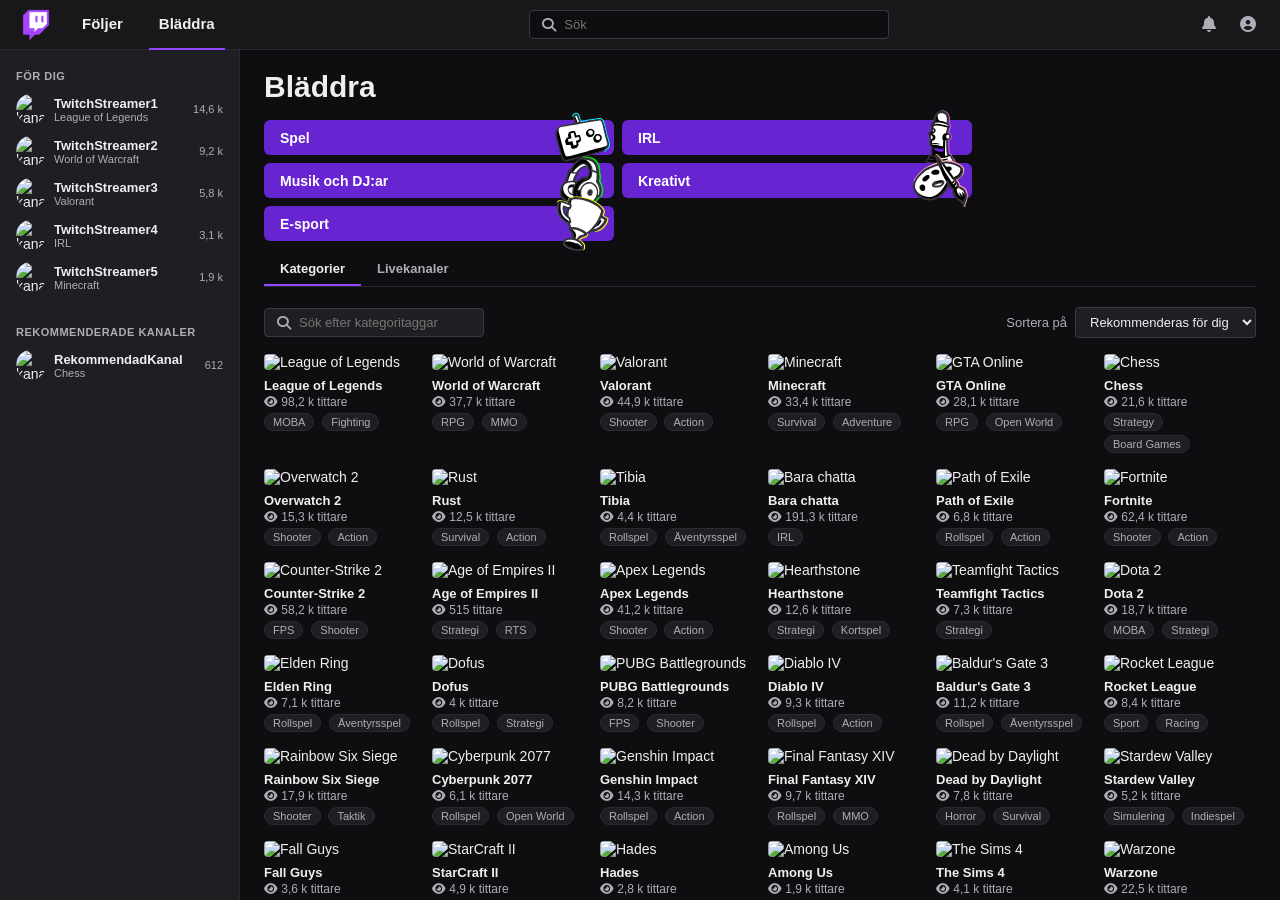
==== Websidan/index.html @ 36dbcbeb "Add Websidan files" ====
<!DOCTYPE html>
<html lang="sv">

<head>
  <meta charset="UTF-8" />
  <meta name="viewport" content="width=device-width, initial-scale=1.0" />
  <title>Twitch - Bläddra</title>
  <link rel="stylesheet" href="style.css" />
  <!-- FontAwesome ikonset -->
  <link rel="stylesheet" href="https://cdnjs.cloudflare.com/ajax/libs/font-awesome/6.5.0/css/all.min.css" />
</head>

<body>

  <!-- TOPPMENY -->
  <nav class="topbar">
    <div class="topbar-left">
      <a href="#" class="logo">
        <img src="Bilder/twitch-logo-twitch-logo-transparent-twitch-icon-transparent-free-free-png.webp" alt="Twitch"
          class="logo-img" />
      </a>
      <a href="#" class="nav-link">Följer</a>
      <a href="#" class="nav-link active">Bläddra</a>
    </div>

    <div class="topbar-center">
      <form class="search-bar">
        <i class="fas fa-search"></i>
        <input type="text" placeholder="Sök" />
      </form>
    </div>

    <div class="topbar-right">
      <button class="icon-btn"><i class="fas fa-bell"></i></button>
      <button class="icon-btn"><i class="fas fa-user-circle"></i></button>
    </div>
  </nav>

  <div class="layout">

    <!-- VÄNSTER SIDEBAR -->
    <aside class="sidebar">
      <h2 class="sidebar-title">FÖR DIG</h2>

      <a href="#" class="channel">
        <img src="https://cataas.com/cat?width=30&height=30&i=1" alt="kanal" class="channel-avatar" />
        <div class="channel-info">
          <span class="channel-name">TwitchStreamer1</span>
          <span class="channel-game">League of Legends</span>
        </div>
        <span class="channel-viewers">14,6 k</span>
      </a>

      <a href="#" class="channel">
        <img src="https://cataas.com/cat?width=30&height=30&i=2" alt="kanal" class="channel-avatar" />
        <div class="channel-info">
          <span class="channel-name">TwitchStreamer2</span>
          <span class="channel-game">World of Warcraft</span>
        </div>
        <span class="channel-viewers">9,2 k</span>
      </a>

      <a href="#" class="channel">
        <img src="https://cataas.com/cat?width=30&height=30&i=3" alt="kanal" class="channel-avatar" />
        <div class="channel-info">
          <span class="channel-name">TwitchStreamer3</span>
          <span class="channel-game">Valorant</span>
        </div>
        <span class="channel-viewers">5,8 k</span>
      </a>

      <a href="#" class="channel">
        <img src="https://cataas.com/cat?width=30&height=30&i=4" alt="kanal" class="channel-avatar" />
        <div class="channel-info">
          <span class="channel-name">TwitchStreamer4</span>
          <span class="channel-game">IRL</span>
        </div>
        <span class="channel-viewers">3,1 k</span>
      </a>

      <a href="#" class="channel">
        <img src="https://cataas.com/cat?width=30&height=30&i=5" alt="kanal" class="channel-avatar" />
        <div class="channel-info">
          <span class="channel-name">TwitchStreamer5</span>
          <span class="channel-game">Minecraft</span>
        </div>
        <span class="channel-viewers">1,9 k</span>
      </a>

      <h2 class="sidebar-title" style="margin-top: 20px;">REKOMMENDERADE KANALER</h2>

      <a href="#" class="channel">
        <img src="https://cataas.com/cat?width=30&height=30&i=6" alt="kanal" class="channel-avatar" />
        <div class="channel-info">
          <span class="channel-name">RekommendadKanal</span>
          <span class="channel-game">Chess</span>
        </div>
        <span class="channel-viewers">612</span>
      </a>
    </aside>

    <!-- HUVUDINNEHÅLL -->
    <main class="main-content">
      <h1 class="page-title">Bläddra</h1>

      <!-- Kategoriflikar -->
      <nav class="category-tabs">
        <a href="#" class="tab active">Spel <img src="SVG-filer/gaming.svg" alt="Spel" class="tab-icon" /></a>
        <a href="#" class="tab">IRL <img src="SVG-filer/irl.svg" alt="IRL" class="tab-icon" /></a>
        <a href="#" class="tab">Musik och DJ:ar <img src="SVG-filer/music.svg" alt="Musik" class="tab-icon" /></a>
        <a href="#" class="tab">Kreativt <img src="SVG-filer/creative.svg" alt="Kreativt" class="tab-icon" /></a>
        <a href="#" class="tab">E-sport <img src="SVG-filer/esports.svg" alt="E-sport" class="tab-icon" /></a>
      </nav>

      <!-- Underkategoriflikar -->
      <nav class="sub-tabs">
        <a href="#" class="sub-tab active">Kategorier</a>
        <a href="#" class="sub-tab">Livekanaler</a>
      </nav>

      <!-- Filterfält -->
      <div class="filter-bar">
        <form class="tag-search">
          <i class="fas fa-search"></i>
          <input type="text" placeholder="Sök efter kategoritaggar" />
        </form>
        <div class="sort-bar">
          <span>Sortera på</span>
          <select class="sort-select">
            <option>Rekommenderas för dig</option>
            <option>Tittare (högt till lågt)</option>
            <option>Tittare (lågt till högt)</option>
          </select>
        </div>
      </div>

      <!-- Spelkort-grid -->
      <section class="games-grid">

        <article class="game-card">
          <img src="https://static-cdn.jtvnw.net/ttv-boxart/League%20of%20Legends-185x247.jpg"
            alt="League of Legends" />
          <h3 class="game-title">League of Legends</h3>
          <p class="game-viewers"><i class="fas fa-eye"></i> 98,2 k tittare</p>
          <span class="game-tag">MOBA</span>
          <span class="game-tag">Fighting</span>
        </article>

        <article class="game-card">
          <img src="https://static-cdn.jtvnw.net/ttv-boxart/World%20of%20Warcraft-185x247.jpg"
            alt="World of Warcraft" />
          <h3 class="game-title">World of Warcraft</h3>
          <p class="game-viewers"><i class="fas fa-eye"></i> 37,7 k tittare</p>
          <span class="game-tag">RPG</span>
          <span class="game-tag">MMO</span>
        </article>

        <article class="game-card">
          <img src="https://static-cdn.jtvnw.net/ttv-boxart/Valorant-185x247.jpg" alt="Valorant" />
          <h3 class="game-title">Valorant</h3>
          <p class="game-viewers"><i class="fas fa-eye"></i> 44,9 k tittare</p>
          <span class="game-tag">Shooter</span>
          <span class="game-tag">Action</span>
        </article>

        <article class="game-card">
          <img src="https://static-cdn.jtvnw.net/ttv-boxart/27471-185x247.jpg" alt="Minecraft" />
          <h3 class="game-title">Minecraft</h3>
          <p class="game-viewers"><i class="fas fa-eye"></i> 33,4 k tittare</p>
          <span class="game-tag">Survival</span>
          <span class="game-tag">Adventure</span>
        </article>

        <article class="game-card">
          <img src="https://static-cdn.jtvnw.net/ttv-boxart/Grand%20Theft%20Auto%20V-185x247.jpg" alt="GTA Online" />
          <h3 class="game-title">GTA Online</h3>
          <p class="game-viewers"><i class="fas fa-eye"></i> 28,1 k tittare</p>
          <span class="game-tag">RPG</span>
          <span class="game-tag">Open World</span>
        </article>

        <article class="game-card">
          <img src="https://static-cdn.jtvnw.net/ttv-boxart/Chess-185x247.jpg" alt="Chess" />
          <h3 class="game-title">Chess</h3>
          <p class="game-viewers"><i class="fas fa-eye"></i> 21,6 k tittare</p>
          <span class="game-tag">Strategy</span>
          <span class="game-tag">Board Games</span>
        </article>

        <article class="game-card">
          <img src="https://static-cdn.jtvnw.net/ttv-boxart/515025-185x247.jpg" alt="Overwatch 2" />
          <h3 class="game-title">Overwatch 2</h3>
          <p class="game-viewers"><i class="fas fa-eye"></i> 15,3 k tittare</p>
          <span class="game-tag">Shooter</span>
          <span class="game-tag">Action</span>
        </article>

        <article class="game-card">
          <img src="https://static-cdn.jtvnw.net/ttv-boxart/Rust-185x247.jpg" alt="Rust" />
          <h3 class="game-title">Rust</h3>
          <p class="game-viewers"><i class="fas fa-eye"></i> 12,5 k tittare</p>
          <span class="game-tag">Survival</span>
          <span class="game-tag">Action</span>
        </article>

        <article class="game-card">
          <img src="https://static-cdn.jtvnw.net/ttv-boxart/Tibia-185x247.jpg" alt="Tibia" />
          <h3 class="game-title">Tibia</h3>
          <p class="game-viewers"><i class="fas fa-eye"></i> 4,4 k tittare</p>
          <span class="game-tag">Rollspel</span>
          <span class="game-tag">Äventyrsspel</span>
        </article>

        <article class="game-card">
          <img src="https://static-cdn.jtvnw.net/ttv-boxart/Just%20Chatting-185x247.jpg" alt="Bara chatta" />
          <h3 class="game-title">Bara chatta</h3>
          <p class="game-viewers"><i class="fas fa-eye"></i> 191,3 k tittare</p>
          <span class="game-tag">IRL</span>
        </article>

        <article class="game-card">
          <img src="https://static-cdn.jtvnw.net/ttv-boxart/Path%20of%20Exile-185x247.jpg" alt="Path of Exile" />
          <h3 class="game-title">Path of Exile</h3>
          <p class="game-viewers"><i class="fas fa-eye"></i> 6,8 k tittare</p>
          <span class="game-tag">Rollspel</span>
          <span class="game-tag">Action</span>
        </article>

        <article class="game-card">
          <img src="https://static-cdn.jtvnw.net/ttv-boxart/Fortnite-185x247.jpg" alt="Fortnite" />
          <h3 class="game-title">Fortnite</h3>
          <p class="game-viewers"><i class="fas fa-eye"></i> 62,4 k tittare</p>
          <span class="game-tag">Shooter</span>
          <span class="game-tag">Action</span>
        </article>

        <article class="game-card">
          <img src="https://static-cdn.jtvnw.net/ttv-boxart/32399-185x247.jpg" alt="Counter-Strike 2" />
          <h3 class="game-title">Counter-Strike 2</h3>
          <p class="game-viewers"><i class="fas fa-eye"></i> 58,2 k tittare</p>
          <span class="game-tag">FPS</span>
          <span class="game-tag">Shooter</span>
        </article>

        <article class="game-card">
          <img
            src="https://static-cdn.jtvnw.net/ttv-boxart/Age%20of%20Empires%20II%3A%20Definitive%20Edition-185x247.jpg"
            alt="Age of Empires II" />
          <h3 class="game-title">Age of Empires II</h3>
          <p class="game-viewers"><i class="fas fa-eye"></i> 515 tittare</p>
          <span class="game-tag">Strategi</span>
          <span class="game-tag">RTS</span>
        </article>

        <article class="game-card">
          <img src="https://static-cdn.jtvnw.net/ttv-boxart/Apex%20Legends-185x247.jpg" alt="Apex Legends" />
          <h3 class="game-title">Apex Legends</h3>
          <p class="game-viewers"><i class="fas fa-eye"></i> 41,2 k tittare</p>
          <span class="game-tag">Shooter</span>
          <span class="game-tag">Action</span>
        </article>

        <article class="game-card">
          <img src="https://static-cdn.jtvnw.net/ttv-boxart/Hearthstone-185x247.jpg" alt="Hearthstone" />
          <h3 class="game-title">Hearthstone</h3>
          <p class="game-viewers"><i class="fas fa-eye"></i> 12,6 k tittare</p>
          <span class="game-tag">Strategi</span>
          <span class="game-tag">Kortspel</span>
        </article>

        <article class="game-card">
          <img src="https://static-cdn.jtvnw.net/ttv-boxart/Teamfight%20Tactics-185x247.jpg" alt="Teamfight Tactics" />
          <h3 class="game-title">Teamfight Tactics</h3>
          <p class="game-viewers"><i class="fas fa-eye"></i> 7,3 k tittare</p>
          <span class="game-tag">Strategi</span>
        </article>

        <article class="game-card">
          <img src="https://static-cdn.jtvnw.net/ttv-boxart/Dota%202-185x247.jpg" alt="Dota 2" />
          <h3 class="game-title">Dota 2</h3>
          <p class="game-viewers"><i class="fas fa-eye"></i> 18,7 k tittare</p>
          <span class="game-tag">MOBA</span>
          <span class="game-tag">Strategi</span>
        </article>

        <article class="game-card">
          <img src="https://static-cdn.jtvnw.net/ttv-boxart/Elden%20Ring-185x247.jpg" alt="Elden Ring" />
          <h3 class="game-title">Elden Ring</h3>
          <p class="game-viewers"><i class="fas fa-eye"></i> 7,1 k tittare</p>
          <span class="game-tag">Rollspel</span>
          <span class="game-tag">Äventyrsspel</span>
        </article>

        <article class="game-card">
          <img src="https://static-cdn.jtvnw.net/ttv-boxart/Dofus-185x247.jpg" alt="Dofus" />
          <h3 class="game-title">Dofus</h3>
          <p class="game-viewers"><i class="fas fa-eye"></i> 4 k tittare</p>
          <span class="game-tag">Rollspel</span>
          <span class="game-tag">Strategi</span>
        </article>

        <article class="game-card">
          <img src="https://static-cdn.jtvnw.net/ttv-boxart/PLAYERUNKNOWN%27S%20BATTLEGROUNDS-185x247.jpg"
            alt="PUBG Battlegrounds" />
          <h3 class="game-title">PUBG Battlegrounds</h3>
          <p class="game-viewers"><i class="fas fa-eye"></i> 8,2 k tittare</p>
          <span class="game-tag">FPS</span>
          <span class="game-tag">Shooter</span>
        </article>

        <article class="game-card">
          <img src="https://static-cdn.jtvnw.net/ttv-boxart/Diablo%20IV-185x247.jpg" alt="Diablo IV" />
          <h3 class="game-title">Diablo IV</h3>
          <p class="game-viewers"><i class="fas fa-eye"></i> 9,3 k tittare</p>
          <span class="game-tag">Rollspel</span>
          <span class="game-tag">Action</span>
        </article>

        <article class="game-card">
          <img src="https://static-cdn.jtvnw.net/ttv-boxart/Baldur%27s%20Gate%203-185x247.jpg" alt="Baldur's Gate 3" />
          <h3 class="game-title">Baldur's Gate 3</h3>
          <p class="game-viewers"><i class="fas fa-eye"></i> 11,2 k tittare</p>
          <span class="game-tag">Rollspel</span>
          <span class="game-tag">Äventyrsspel</span>
        </article>

        <article class="game-card">
          <img src="https://static-cdn.jtvnw.net/ttv-boxart/Rocket%20League-185x247.jpg" alt="Rocket League" />
          <h3 class="game-title">Rocket League</h3>
          <p class="game-viewers"><i class="fas fa-eye"></i> 8,4 k tittare</p>
          <span class="game-tag">Sport</span>
          <span class="game-tag">Racing</span>
        </article>

        <article class="game-card">
          <img src="https://static-cdn.jtvnw.net/ttv-boxart/Tom%20Clancy%27s%20Rainbow%20Six%20Siege-185x247.jpg"
            alt="Rainbow Six Siege" />
          <h3 class="game-title">Rainbow Six Siege</h3>
          <p class="game-viewers"><i class="fas fa-eye"></i> 17,9 k tittare</p>
          <span class="game-tag">Shooter</span>
          <span class="game-tag">Taktik</span>
        </article>

        <article class="game-card">
          <img src="https://static-cdn.jtvnw.net/ttv-boxart/Cyberpunk%202077-185x247.jpg" alt="Cyberpunk 2077" />
          <h3 class="game-title">Cyberpunk 2077</h3>
          <p class="game-viewers"><i class="fas fa-eye"></i> 6,1 k tittare</p>
          <span class="game-tag">Rollspel</span>
          <span class="game-tag">Open World</span>
        </article>

        <article class="game-card">
          <img src="https://static-cdn.jtvnw.net/ttv-boxart/Genshin%20Impact-185x247.jpg" alt="Genshin Impact" />
          <h3 class="game-title">Genshin Impact</h3>
          <p class="game-viewers"><i class="fas fa-eye"></i> 14,3 k tittare</p>
          <span class="game-tag">Rollspel</span>
          <span class="game-tag">Action</span>
        </article>

        <article class="game-card">
          <img src="https://static-cdn.jtvnw.net/ttv-boxart/Final%20Fantasy%20XIV%20Online-185x247.jpg"
            alt="Final Fantasy XIV" />
          <h3 class="game-title">Final Fantasy XIV</h3>
          <p class="game-viewers"><i class="fas fa-eye"></i> 9,7 k tittare</p>
          <span class="game-tag">Rollspel</span>
          <span class="game-tag">MMO</span>
        </article>

        <article class="game-card">
          <img src="https://static-cdn.jtvnw.net/ttv-boxart/Dead%20by%20Daylight-185x247.jpg" alt="Dead by Daylight" />
          <h3 class="game-title">Dead by Daylight</h3>
          <p class="game-viewers"><i class="fas fa-eye"></i> 7,8 k tittare</p>
          <span class="game-tag">Horror</span>
          <span class="game-tag">Survival</span>
        </article>

        <article class="game-card">
          <img src="https://static-cdn.jtvnw.net/ttv-boxart/Stardew%20Valley-185x247.jpg" alt="Stardew Valley" />
          <h3 class="game-title">Stardew Valley</h3>
          <p class="game-viewers"><i class="fas fa-eye"></i> 5,2 k tittare</p>
          <span class="game-tag">Simulering</span>
          <span class="game-tag">Indiespel</span>
        </article>

        <article class="game-card">
          <img src="https://static-cdn.jtvnw.net/ttv-boxart/Fall%20Guys-185x247.jpg" alt="Fall Guys" />
          <h3 class="game-title">Fall Guys</h3>
          <p class="game-viewers"><i class="fas fa-eye"></i> 3,6 k tittare</p>
          <span class="game-tag">Arkad</span>
          <span class="game-tag">Plattform</span>
        </article>

        <article class="game-card">
          <img src="https://static-cdn.jtvnw.net/ttv-boxart/StarCraft%20II-185x247.jpg" alt="StarCraft II" />
          <h3 class="game-title">StarCraft II</h3>
          <p class="game-viewers"><i class="fas fa-eye"></i> 4,9 k tittare</p>
          <span class="game-tag">Strategi</span>
          <span class="game-tag">RTS</span>
        </article>

        <article class="game-card">
          <img src="https://static-cdn.jtvnw.net/ttv-boxart/Hades-185x247.jpg" alt="Hades" />
          <h3 class="game-title">Hades</h3>
          <p class="game-viewers"><i class="fas fa-eye"></i> 2,8 k tittare</p>
          <span class="game-tag">Action</span>
          <span class="game-tag">Indiespel</span>
        </article>

        <article class="game-card">
          <img src="https://static-cdn.jtvnw.net/ttv-boxart/Among%20Us-185x247.jpg" alt="Among Us" />
          <h3 class="game-title">Among Us</h3>
          <p class="game-viewers"><i class="fas fa-eye"></i> 1,9 k tittare</p>
          <span class="game-tag">Strategi</span>
          <span class="game-tag">Indiespel</span>
        </article>

        <article class="game-card">
          <img src="https://static-cdn.jtvnw.net/ttv-boxart/The%20Sims%204-185x247.jpg" alt="The Sims 4" />
          <h3 class="game-title">The Sims 4</h3>
          <p class="game-viewers"><i class="fas fa-eye"></i> 4,1 k tittare</p>
          <span class="game-tag">Simulering</span>
          <span class="game-tag">Livsstil</span>
        </article>

        <article class="game-card">
          <img src="https://static-cdn.jtvnw.net/ttv-boxart/Call%20of%20Duty%3A%20Warzone-185x247.jpg" alt="Warzone" />
          <h3 class="game-title">Warzone</h3>
          <p class="game-viewers"><i class="fas fa-eye"></i> 22,5 k tittare</p>
          <span class="game-tag">Shooter</span>
          <span class="game-tag">Battle Royale</span>
        </article>

        <article class="game-card">
          <img src="https://static-cdn.jtvnw.net/ttv-boxart/Hollow%20Knight-185x247.jpg" alt="Hollow Knight" />
          <h3 class="game-title">Hollow Knight</h3>
          <p class="game-viewers"><i class="fas fa-eye"></i> 1,4 k tittare</p>
          <span class="game-tag">Action</span>
          <span class="game-tag">Indiespel</span>
        </article>

      </section>
    </main>

  </div>

</body>

</html>
---- Websidan/style.css ----
/* GRUNDINSTÄLLNINGAR */
* {
  margin: 0;
  padding: 0;
  box-sizing: border-box;
}

body {
  background-color: #0e0e10;
  color: #efeff1;
  font-family: Inter, Roobert, "Helvetica Neue", sans-serif;
  font-size: 14px;
}

a {
  text-decoration: none;
  color: inherit;
}

/* TOPPMENY */
.topbar {
  display: flex;
  align-items: center;
  justify-content: space-between;
  background-color: #18181b;
  height: 50px;
  padding: 0 16px;
  position: sticky;
  top: 0;
  z-index: 100;
  border-bottom: 1px solid #2a2a35;
}

.topbar-left {
  display: flex;
  align-items: center;
  gap: 16px;
}

.logo {
  display: flex;
  align-items: center;
}

.logo-img {
  height: 40px;
  width: auto;
}

.nav-link {
  font-size: 15px;
  font-weight: 600;
  color: #efeff1;
  padding: 6px 10px;
  height: 50px;
  display: flex;
  align-items: center;
  border-bottom: 2px solid transparent;
}

.nav-link:hover {
  color: #a970ff;
}

.nav-link.active {
  border-bottom: 2px solid #9147ff;
  color: #efeff1;
}

.topbar-center {
  flex: 1;
  max-width: 360px;
  margin: 0 24px;
}

.search-bar {
  display: flex;
  align-items: center;
  background-color: #0e0e10;
  border: 1px solid #3a3a45;
  border-radius: 4px;
  padding: 6px 12px;
  gap: 8px;
  color: #adadb8;
}

.search-bar input {
  background: none;
  border: none;
  outline: none;
  color: #efeff1;
  width: 100%;
  font-size: 13px;
}

.topbar-right {
  display: flex;
  gap: 8px;
}

.icon-btn {
  background: none;
  border: none;
  color: #adadb8;
  font-size: 16px;
  cursor: pointer;
  padding: 6px 8px;
  border-radius: 4px;
}

.icon-btn:hover {
  background-color: #2a2a35;
  color: #efeff1;
}

/* LAYOUT */
.layout {
  display: flex;
  height: calc(100vh - 50px);
}

/* SIDEBAR */
.sidebar {
  width: 240px;
  min-width: 240px;
  background-color: #1f1f23;
  overflow-y: auto;
  padding: 12px 8px;
  border-right: 1px solid #2a2a35;
}

.sidebar-title {
  font-size: 11px;
  font-weight: 700;
  color: #adadb8;
  letter-spacing: 0.5px;
  padding: 8px 8px 6px;
  text-transform: uppercase;
}

.channel {
  display: flex;
  align-items: center;
  gap: 8px;
  padding: 6px 8px;
  border-radius: 4px;
}

.channel:hover {
  background-color: #2a2a35;
}

.channel-avatar {
  width: 30px;
  height: 30px;
  border-radius: 50%;
  object-fit: cover;
}

.channel-info {
  flex: 1;
  min-width: 0;
}

.channel-name {
  display: block;
  font-size: 13px;
  font-weight: 600;
  white-space: nowrap;
  overflow: hidden;
  text-overflow: ellipsis;
}

.channel-game {
  display: block;
  font-size: 11px;
  color: #adadb8;
  white-space: nowrap;
  overflow: hidden;
  text-overflow: ellipsis;
}

.channel-viewers {
  font-size: 11px;
  color: #adadb8;
  white-space: nowrap;
}

/* HUVUDINNEHÅLL */
.main-content {
  flex: 1;
  overflow-y: auto;
  padding: 20px 24px;
}

.page-title {
  font-size: 30px;
  font-weight: 700;
  margin-bottom: 16px;
}

/* KATEGORIFLIKAR */
.category-tabs {
  display: flex;
  gap: 8px;
  margin-bottom: 12px;
  flex-wrap: wrap;
}

.tab {
  display: flex;
  align-items: center;
  justify-content: space-between;
  gap: 20px;
  padding: 10px 16px;
  border-radius: 6px;
  font-size: 14px;
  font-weight: 700;
  color: #fff;
  background-color: #6725D1;
  border: none;
  min-width: 350px;
  height: 35px;
  overflow: visible;
}

.tab i {
  font-size: 22px;
}

.tab-icon {
  height: 55px;
  width: auto;
  margin-right: -12px
}

.tab:hover {
  background-color: #4a2d85;
}

/* UNDERKATEGORIFLIKAR */
.sub-tabs {
  display: flex;
  gap: 0;
  margin-bottom: 20px;
  border-bottom: 1px solid #2a2a35;
}

.sub-tab {
  padding: 8px 16px;
  font-size: 13px;
  font-weight: 600;
  color: #adadb8;
}

.sub-tab:hover {
  color: #efeff1;
}

.sub-tab.active {
  color: #efeff1;
  border-bottom: 2px solid #9147ff;
}

/* FILTERFÄLT */
.filter-bar {
  display: flex;
  align-items: center;
  justify-content: space-between;
  margin-bottom: 16px;
  flex-wrap: wrap;
  gap: 10px;
}

.tag-search {
  display: flex;
  align-items: center;
  background-color: #1f1f23;
  border: 1px solid #3a3a45;
  border-radius: 4px;
  padding: 6px 12px;
  gap: 8px;
  color: #adadb8;
  width: 220px;
}

.tag-search input {
  background: none;
  border: none;
  outline: none;
  color: #efeff1;
  font-size: 13px;
  width: 100%;
}

.sort-bar {
  display: flex;
  align-items: center;
  gap: 8px;
  font-size: 13px;
  color: #adadb8;
}

.sort-select {
  background-color: #1f1f23;
  border: 1px solid #3a3a45;
  border-radius: 4px;
  color: #efeff1;
  padding: 6px 10px;
  font-size: 13px;
  cursor: pointer;
}

/* SPELKORT-GRID */
.games-grid {
  display: grid;
  grid-template-columns: repeat(auto-fill, minmax(140px, 1fr));
  gap: 16px;
}

.game-card {
  cursor: pointer;
}

.game-card img {
  width: 100%;
  border-radius: 4px;
  display: block;
}

.game-card:hover img {
  outline: 2px solid #9147ff;
}

.game-title {
  font-size: 13px;
  font-weight: 600;
  margin-top: 8px;
  white-space: nowrap;
  overflow: hidden;
  text-overflow: ellipsis;
  font-family: inherit;
}

.game-viewers {
  font-size: 12px;
  color: #adadb8;
  margin-top: 2px;
}

.game-tag {
  display: inline-block;
  font-size: 11px;
  background-color: #1f1f23;
  border: 1px solid #2a2a35;
  border-radius: 12px;
  padding: 2px 8px;
  margin-top: 4px;
  margin-right: 4px;
  color: #adadb8;
}

/* RESPONSIVITET */

/* Tablet */
@media (max-width: 900px) {
  .sidebar {
    width: 60px;
    min-width: 60px;
  }

  .channel-info,
  .channel-viewers,
  .sidebar-title {
    display: none;
  }

  .channel {
    justify-content: center;
  }

}

/* Mobil */
@media (max-width: 600px) {
  .sidebar {
    width: 50px;
    min-width: 50px;
  }

  .topbar-center {
    margin: 0 8px;
  }

  .topbar-right .icon-btn:first-child {
    display: none;
  }

  .category-tabs {
    gap: 6px;
    overflow-x: auto;
    flex-wrap: nowrap;
    padding-bottom: 4px;
  }

  .tab {
    padding: 6px 10px;
    font-size: 12px;
    white-space: nowrap;
  }

  .main-content {
    padding: 12px;
  }
}
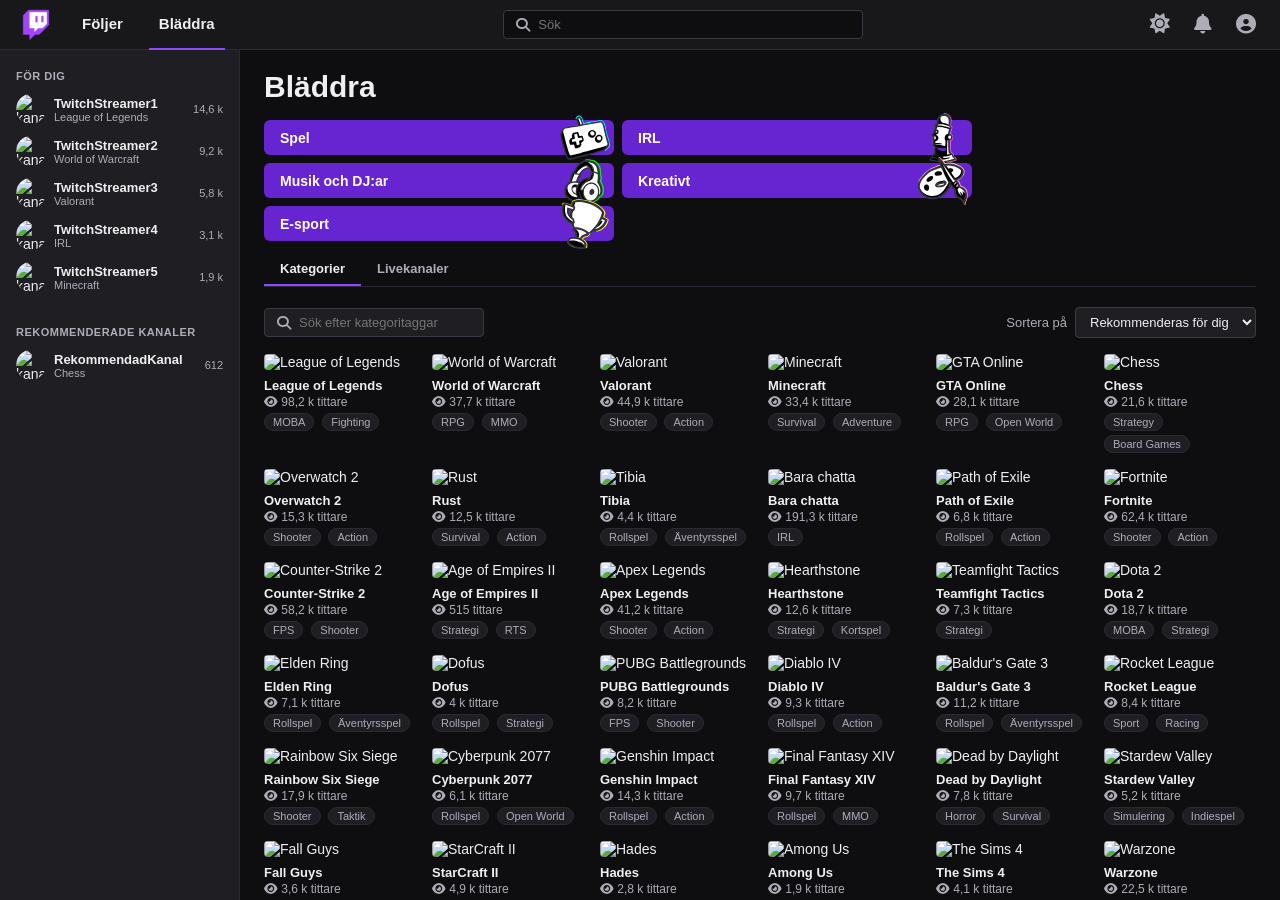
==== commit 40a51de2: "Dark/light mode funktion, easy peasy pga variabler" ====
--- a/Websidan/index.html
+++ b/Websidan/index.html
@@ -31,6 +31,7 @@
     </div>
 
     <div class="topbar-right">
+      <button class="icon-btn" id="theme-toggle"><i class="fas fa-sun"></i></button>
       <button class="icon-btn"><i class="fas fa-bell"></i></button>
       <button class="icon-btn"><i class="fas fa-user-circle"></i></button>
     </div>
@@ -443,6 +444,16 @@
 
   </div>
 
+  <script>
+    const btn = document.getElementById('theme-toggle');
+    const icon = btn.querySelector('i');
+
+    btn.addEventListener('click', () => {
+      document.body.classList.toggle('light-mode');
+      icon.classList.toggle('fa-sun');
+      icon.classList.toggle('fa-moon');
+    });
+  </script>
 </body>
 
 </html>
--- a/Websidan/style.css
+++ b/Websidan/style.css
@@ -1,4 +1,28 @@
 /* GRUNDINSTÄLLNINGAR */
+:root {
+  --color-bg: #0e0e10;
+  --color-surface: #18181b;
+  --color-surface-2: #1f1f23;
+  --color-border: #2a2a35;
+  --color-purple: #9147ff;
+  --color-purple-hover: #a970ff;
+  --color-purple-dark: #6725D1;
+  --color-purple-dark-hover: #4a2d85;
+  --color-text: #efeff1;
+  --color-text-muted: #adadb8;
+  --color-border-input: #3a3a45;
+}
+
+body.light-mode {
+  --color-bg: #ffffff;
+  --color-surface: #f0f0f0;
+  --color-surface-2: #e8e8e8;
+  --color-border: #d0d0d0;
+  --color-text: #0e0e10;
+  --color-text-muted: #55555f;
+  --color-border-input: #bbbbbb;
+}
+
 * {
   margin: 0;
   padding: 0;
@@ -6,8 +30,8 @@
 }
 
 body {
-  background-color: #0e0e10;
-  color: #efeff1;
+  background-color: var(--color-bg);
+  color: var(--color-text);
   font-family: Inter, Roobert, "Helvetica Neue", sans-serif;
   font-size: 14px;
 }
@@ -22,13 +46,13 @@
   display: flex;
   align-items: center;
   justify-content: space-between;
-  background-color: #18181b;
+  background-color: var(--color-surface);
   height: 50px;
   padding: 0 16px;
   position: sticky;
   top: 0;
   z-index: 100;
-  border-bottom: 1px solid #2a2a35;
+  border-bottom: 1px solid var(--color-border);
 }
 
 .topbar-left {
@@ -50,7 +74,7 @@
 .nav-link {
   font-size: 15px;
   font-weight: 600;
-  color: #efeff1;
+  color: var(--color-text);
   padding: 6px 10px;
   height: 50px;
   display: flex;
@@ -59,12 +83,12 @@
 }
 
 .nav-link:hover {
-  color: #a970ff;
+  color: var(--color-purple-hover);
 }
 
 .nav-link.active {
-  border-bottom: 2px solid #9147ff;
-  color: #efeff1;
+  border-bottom: 2px solid var(--color-purple);
+  color: var(--color-text);
 }
 
 .topbar-center {
@@ -76,19 +100,19 @@
 .search-bar {
   display: flex;
   align-items: center;
-  background-color: #0e0e10;
-  border: 1px solid #3a3a45;
+  background-color: var(--color-bg);
+  border: 1px solid var(--color-border-input);
   border-radius: 4px;
   padding: 6px 12px;
   gap: 8px;
-  color: #adadb8;
+  color: var(--color-text-muted);
 }
 
 .search-bar input {
   background: none;
   border: none;
   outline: none;
-  color: #efeff1;
+  color: var(--color-text);
   width: 100%;
   font-size: 13px;
 }
@@ -101,16 +125,16 @@
 .icon-btn {
   background: none;
   border: none;
-  color: #adadb8;
-  font-size: 16px;
+  color: var(--color-text-muted);
+  font-size: 20px;
   cursor: pointer;
   padding: 6px 8px;
   border-radius: 4px;
 }
 
 .icon-btn:hover {
-  background-color: #2a2a35;
-  color: #efeff1;
+  background-color: var(--color-border);
+  color: var(--color-text);
 }
 
 /* LAYOUT */
@@ -123,16 +147,16 @@
 .sidebar {
   width: 240px;
   min-width: 240px;
-  background-color: #1f1f23;
+  background-color: var(--color-surface-2);
   overflow-y: auto;
   padding: 12px 8px;
-  border-right: 1px solid #2a2a35;
+  border-right: 1px solid var(--color-border);
 }
 
 .sidebar-title {
   font-size: 11px;
   font-weight: 700;
-  color: #adadb8;
+  color: var(--color-text-muted);
   letter-spacing: 0.5px;
   padding: 8px 8px 6px;
   text-transform: uppercase;
@@ -147,7 +171,7 @@
 }
 
 .channel:hover {
-  background-color: #2a2a35;
+  background-color: var(--color-border);
 }
 
 .channel-avatar {
@@ -174,7 +198,7 @@
 .channel-game {
   display: block;
   font-size: 11px;
-  color: #adadb8;
+  color: var(--color-text-muted);
   white-space: nowrap;
   overflow: hidden;
   text-overflow: ellipsis;
@@ -182,7 +206,7 @@
 
 .channel-viewers {
   font-size: 11px;
-  color: #adadb8;
+  color: var(--color-text-muted);
   white-space: nowrap;
 }
 
@@ -217,7 +241,7 @@
   font-size: 14px;
   font-weight: 700;
   color: #fff;
-  background-color: #6725D1;
+  background-color: var(--color-purple-dark);
   border: none;
   min-width: 350px;
   height: 35px;
@@ -229,13 +253,13 @@
 }
 
 .tab-icon {
-  height: 55px;
+  height: 50px;
   width: auto;
   margin-right: -12px
 }
 
 .tab:hover {
-  background-color: #4a2d85;
+  background-color: var(--color-purple-dark-hover);
 }
 
 /* UNDERKATEGORIFLIKAR */
@@ -243,23 +267,23 @@
   display: flex;
   gap: 0;
   margin-bottom: 20px;
-  border-bottom: 1px solid #2a2a35;
+  border-bottom: 1px solid var(--color-border);
 }
 
 .sub-tab {
   padding: 8px 16px;
   font-size: 13px;
   font-weight: 600;
-  color: #adadb8;
+  color: var(--color-text-muted);
 }
 
 .sub-tab:hover {
-  color: #efeff1;
+  color: var(--color-text);
 }
 
 .sub-tab.active {
-  color: #efeff1;
-  border-bottom: 2px solid #9147ff;
+  color: var(--color-text);
+  border-bottom: 2px solid var(--color-purple);
 }
 
 /* FILTERFÄLT */
@@ -275,12 +299,12 @@
 .tag-search {
   display: flex;
   align-items: center;
-  background-color: #1f1f23;
-  border: 1px solid #3a3a45;
+  background-color: var(--color-surface-2);
+  border: 1px solid var(--color-border-input);
   border-radius: 4px;
   padding: 6px 12px;
   gap: 8px;
-  color: #adadb8;
+  color: var(--color-text-muted);
   width: 220px;
 }
 
@@ -288,7 +312,7 @@
   background: none;
   border: none;
   outline: none;
-  color: #efeff1;
+  color: var(--color-text);
   font-size: 13px;
   width: 100%;
 }
@@ -298,14 +322,14 @@
   align-items: center;
   gap: 8px;
   font-size: 13px;
-  color: #adadb8;
+  color: var(--color-text-muted);
 }
 
 .sort-select {
-  background-color: #1f1f23;
-  border: 1px solid #3a3a45;
-  border-radius: 4px;
-  color: #efeff1;
+  background-color: var(--color-surface-2);
+  border: 1px solid var(--color-border-input);
+  border-radius: 4px;
+  color: var(--color-text);
   padding: 6px 10px;
   font-size: 13px;
   cursor: pointer;
@@ -329,7 +353,7 @@
 }
 
 .game-card:hover img {
-  outline: 2px solid #9147ff;
+  outline: 2px solid var(--color-purple);
 }
 
 .game-title {
@@ -344,20 +368,20 @@
 
 .game-viewers {
   font-size: 12px;
-  color: #adadb8;
+  color: var(--color-text-muted);
   margin-top: 2px;
 }
 
 .game-tag {
   display: inline-block;
   font-size: 11px;
-  background-color: #1f1f23;
-  border: 1px solid #2a2a35;
+  background-color: var(--color-surface-2);
+  border: 1px solid var(--color-border);
   border-radius: 12px;
   padding: 2px 8px;
   margin-top: 4px;
   margin-right: 4px;
-  color: #adadb8;
+  color: var(--color-text-muted);
 }
 
 /* RESPONSIVITET */
